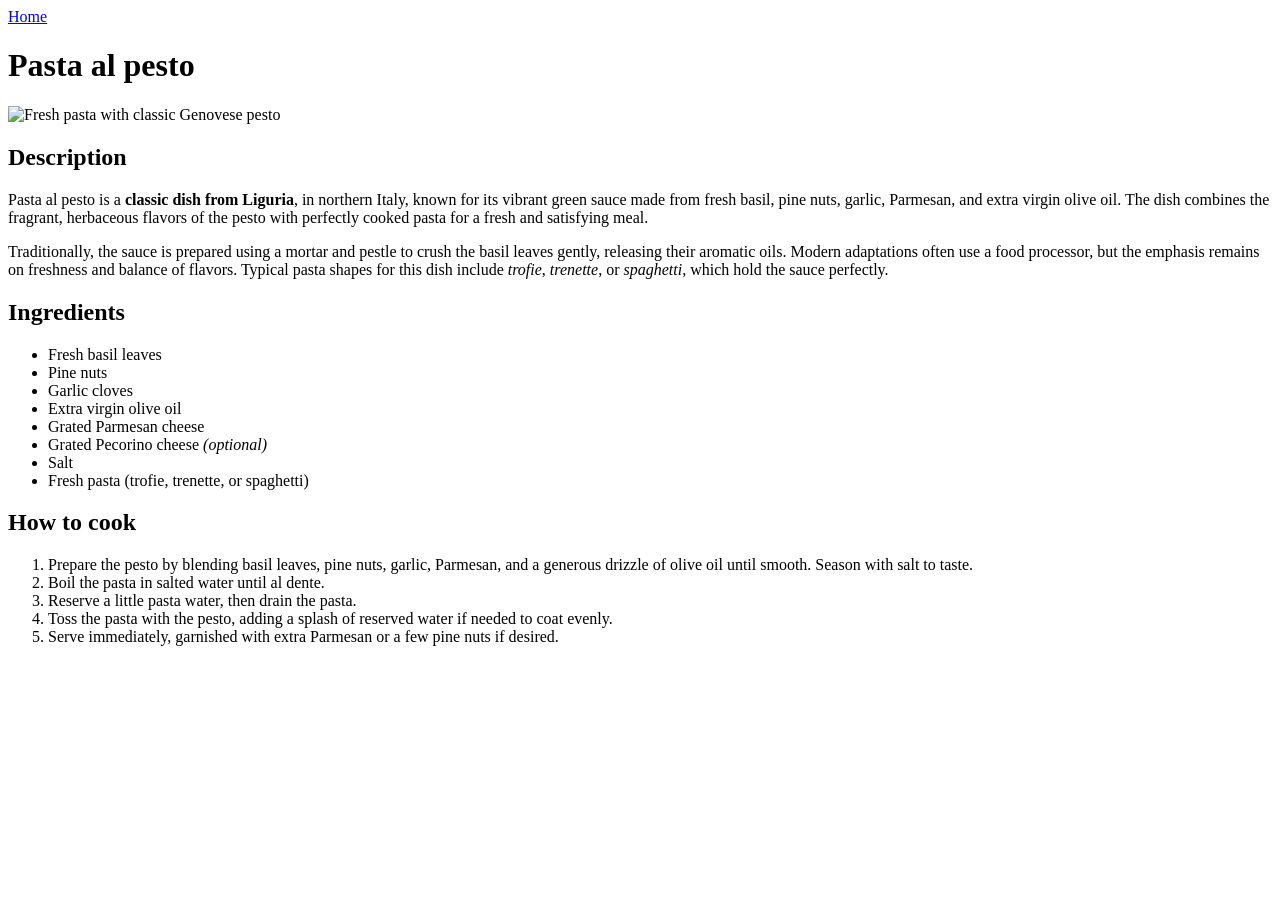
==== recipes/pasta-al-pesto.html @ 7e31097b "New recipe" ====
<!DOCTYPE html>
<html lang="en">
<head>
    <meta charset="UTF-8">
    <meta name="viewport" content="width=device-width, initial-scale=1.0">
    <title>Pasta al pesto</title>
</head>
<body>
    <a href="../index.html">Home</a>
    <h1>Pasta al pesto</h1>
    <img src="../images/pasta-al-pesto.webp" alt="Fresh pasta with classic Genovese pesto" width="300">
    
    <h2>Description</h2>
    <p>
        Pasta al pesto is a <strong>classic dish from Liguria</strong>, in northern Italy, known for its vibrant green sauce made from fresh basil, pine nuts, garlic, Parmesan, and extra virgin olive oil. 
        The dish combines the fragrant, herbaceous flavors of the pesto with perfectly cooked pasta for a fresh and satisfying meal.
    </p>
    <p>
        Traditionally, the sauce is prepared using a mortar and pestle to crush the basil leaves gently, releasing their aromatic oils. 
        Modern adaptations often use a food processor, but the emphasis remains on freshness and balance of flavors. 
        Typical pasta shapes for this dish include <em>trofie</em>, <em>trenette</em>, or <em>spaghetti</em>, which hold the sauce perfectly.
    </p>
    
    <h2>Ingredients</h2>
    <ul>
        <li>Fresh basil leaves</li>
        <li>Pine nuts</li>
        <li>Garlic cloves</li>
        <li>Extra virgin olive oil</li>
        <li>Grated Parmesan cheese</li>
        <li>Grated Pecorino cheese <em>(optional)</em></li>
        <li>Salt</li>
        <li>Fresh pasta (trofie, trenette, or spaghetti)</li>
    </ul>
    
    <h2>How to cook</h2>
    <ol>
        <li>Prepare the pesto by blending basil leaves, pine nuts, garlic, Parmesan, and a generous drizzle of olive oil until smooth. Season with salt to taste.</li>
        <li>Boil the pasta in salted water until al dente.</li>
        <li>Reserve a little pasta water, then drain the pasta.</li>
        <li>Toss the pasta with the pesto, adding a splash of reserved water if needed to coat evenly.</li>
        <li>Serve immediately, garnished with extra Parmesan or a few pine nuts if desired.</li>
    </ol>
</body>
</html>
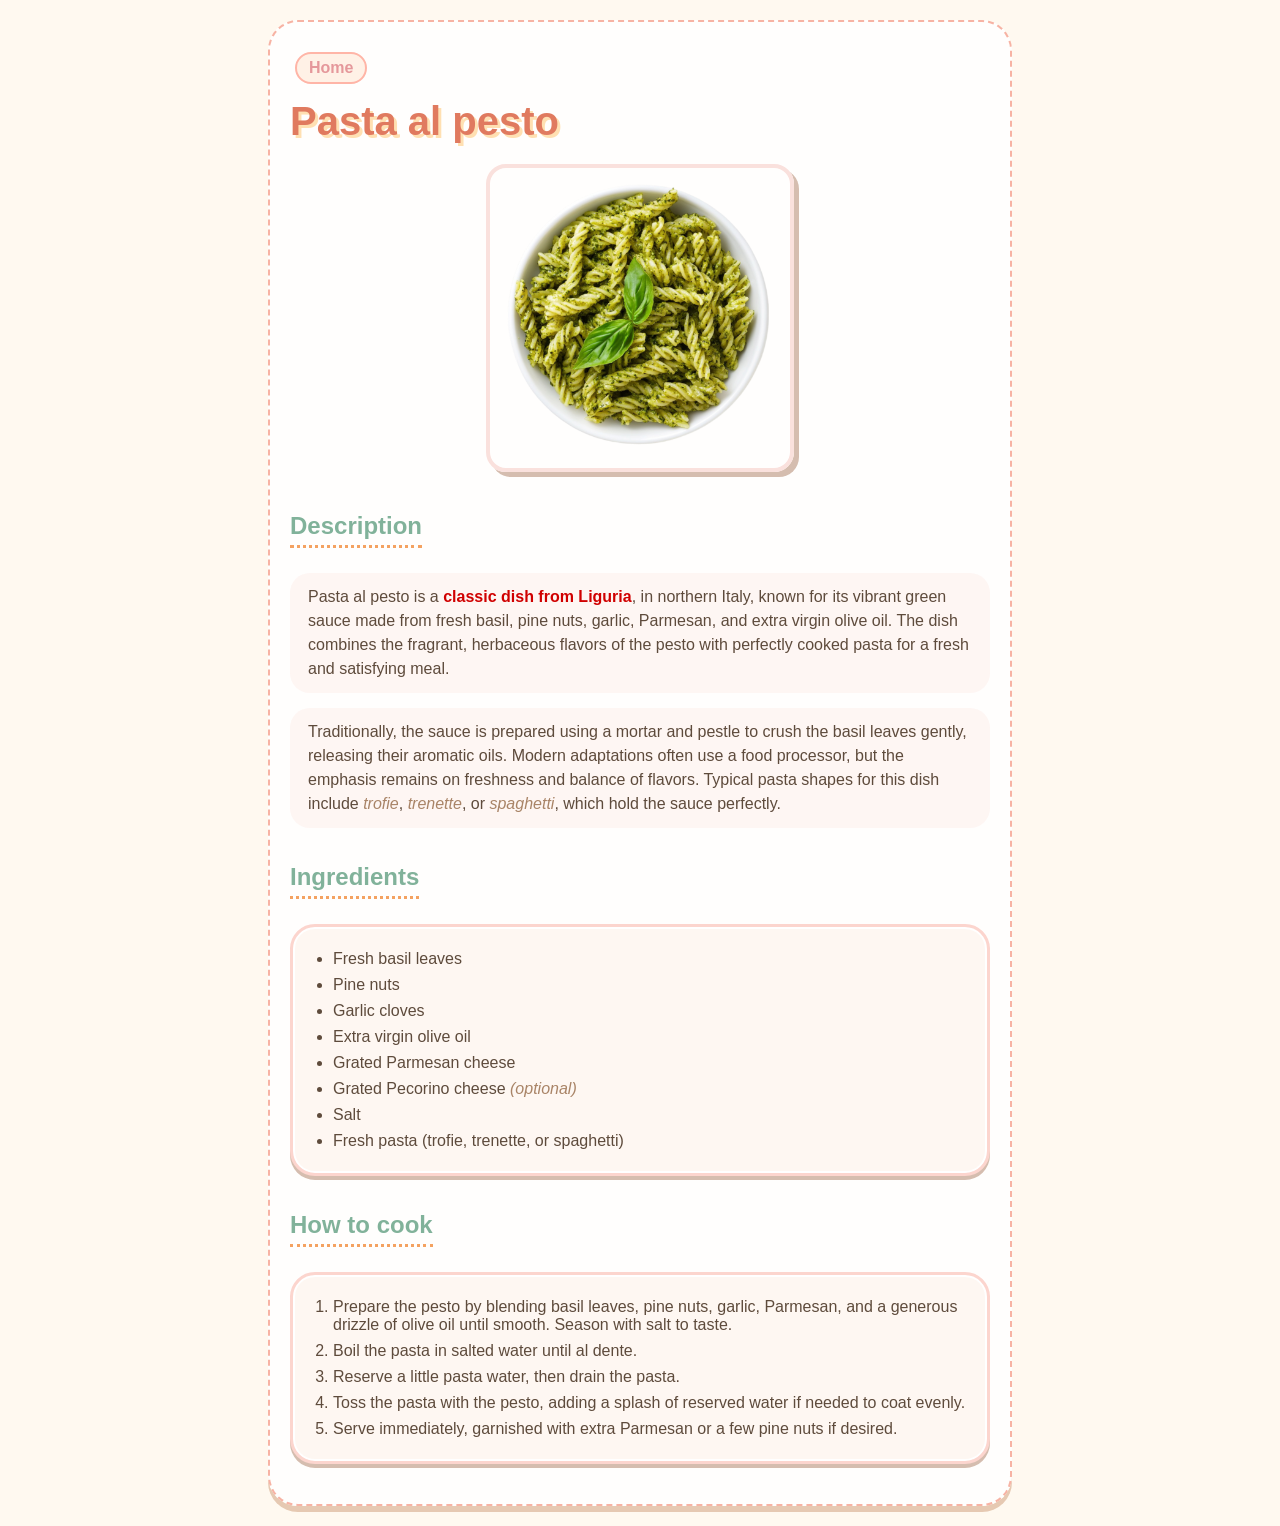
==== commit 8076468d: "added css" ====
--- a/recipes/pasta-al-pesto.html
+++ b/recipes/pasta-al-pesto.html
@@ -4,8 +4,10 @@
     <meta charset="UTF-8">
     <meta name="viewport" content="width=device-width, initial-scale=1.0">
     <title>Pasta al pesto</title>
+    <link rel="stylesheet" href="../style.css">
 </head>
 <body>
+    <div class="container recipe-page">
     <a href="../index.html">Home</a>
     <h1>Pasta al pesto</h1>
     <img src="../images/pasta-al-pesto.webp" alt="Fresh pasta with classic Genovese pesto" width="300">
@@ -41,5 +43,6 @@
         <li>Toss the pasta with the pesto, adding a splash of reserved water if needed to coat evenly.</li>
         <li>Serve immediately, garnished with extra Parmesan or a few pine nuts if desired.</li>
     </ol>
+    </div>
 </body>
 </html>
--- a/style.css
+++ b/style.css
@@ -0,0 +1,109 @@
+body {
+  background-color: #fff9f0;
+  font-family: 'Comic Sans MS', 'Chalkboard SE', 'Arial Rounded', sans-serif;
+  color: #5e4b3c;
+  margin: 20px;
+  text-align: center;
+}
+
+.container {
+  max-width: 700px;
+  margin: 0 auto;
+  background-color: #ffffffd9;
+  padding: 25px 20px;
+  border-radius: 30px;
+  box-shadow: 0 6px 0 #e6c9b2;
+  border: 2px dashed #f7b3a4;
+  text-align: center;
+}
+
+.recipe-page {
+  text-align: left;
+}
+
+h1 {
+  color: #e07a5f;
+  font-size: 2.5rem;
+  text-shadow: 3px 3px 0 #ffe0b2;
+  margin: 10px 0 20px 0;
+}
+
+h2 {
+  color: #81b29a;
+  border-bottom: 3px dotted #f4a261;
+  display: inline-block;
+  padding-bottom: 5px;
+  margin: 20px 0 10px 0;
+}
+
+img {
+  display: block;
+  margin: 20px auto;
+  max-width: 300px;
+  border-radius: 20px;
+  border: 4px solid #fae1dd;
+  box-shadow: 5px 5px 0 #d5bdaf;
+}
+
+a {
+  color: #e5989b;
+  text-decoration: none;
+  font-weight: bold;
+  background-color: #fff1e6;
+  padding: 5px 12px;
+  border-radius: 40px;
+  border: 2px solid #ffb5a7;
+  display: inline-block;
+  margin: 5px;
+}
+
+a:hover {
+  background-color: #ffb5a7;
+  color: white;
+}
+
+p {
+  background-color: #fae1dd50;
+  padding: 12px 18px;
+  border-radius: 20px;
+  margin: 15px 0;
+  line-height: 1.5;
+}
+
+ul, ol {
+  background-color: #fef7f2;
+  border: 3px solid #fcd5ce;
+  border-radius: 25px;
+  padding: 15px 15px 15px 40px;
+  margin: 15px 0;
+  box-shadow: inset 0 0 0 2px #fff, 0 4px 0 #d5bdaf;
+}
+
+li {
+  margin: 8px 0;
+  text-align: left;
+}
+
+.container:not(.recipe-page) > ul {
+  display: inline-block;
+  text-align: left;
+  padding-left: 20px;
+  padding-right: 40px;
+  list-style: none;
+}
+
+.recipe-page ul,
+.recipe-page ol {
+  display: block;
+  margin-left: 0;
+  margin-right: 0;
+  width: auto;
+}
+
+strong {
+  color: #d00000;
+}
+
+em {
+  color: #a98467;
+}
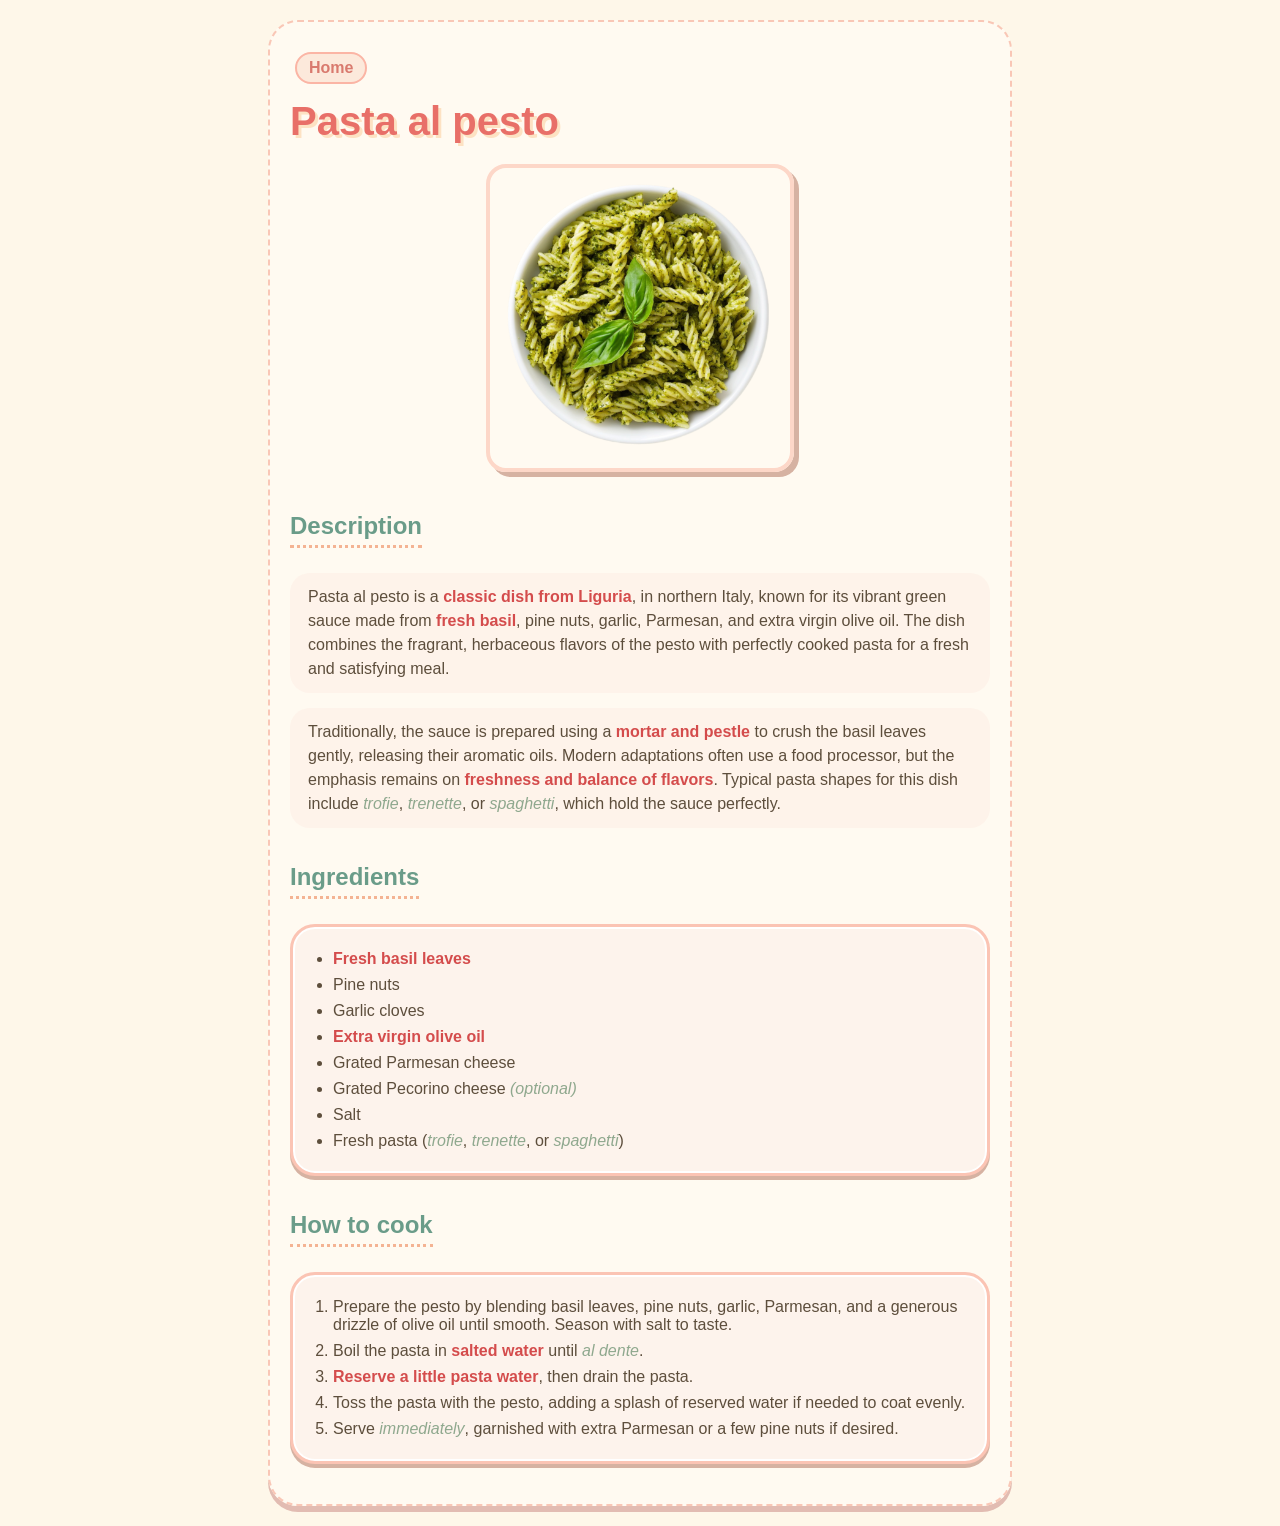
==== commit b0e9319c: "cuter css" ====
--- a/recipes/pasta-al-pesto.html
+++ b/recipes/pasta-al-pesto.html
@@ -8,41 +8,41 @@
 </head>
 <body>
     <div class="container recipe-page">
-    <a href="../index.html">Home</a>
-    <h1>Pasta al pesto</h1>
-    <img src="../images/pasta-al-pesto.webp" alt="Fresh pasta with classic Genovese pesto" width="300">
-    
-    <h2>Description</h2>
-    <p>
-        Pasta al pesto is a <strong>classic dish from Liguria</strong>, in northern Italy, known for its vibrant green sauce made from fresh basil, pine nuts, garlic, Parmesan, and extra virgin olive oil. 
-        The dish combines the fragrant, herbaceous flavors of the pesto with perfectly cooked pasta for a fresh and satisfying meal.
-    </p>
-    <p>
-        Traditionally, the sauce is prepared using a mortar and pestle to crush the basil leaves gently, releasing their aromatic oils. 
-        Modern adaptations often use a food processor, but the emphasis remains on freshness and balance of flavors. 
-        Typical pasta shapes for this dish include <em>trofie</em>, <em>trenette</em>, or <em>spaghetti</em>, which hold the sauce perfectly.
-    </p>
-    
-    <h2>Ingredients</h2>
-    <ul>
-        <li>Fresh basil leaves</li>
-        <li>Pine nuts</li>
-        <li>Garlic cloves</li>
-        <li>Extra virgin olive oil</li>
-        <li>Grated Parmesan cheese</li>
-        <li>Grated Pecorino cheese <em>(optional)</em></li>
-        <li>Salt</li>
-        <li>Fresh pasta (trofie, trenette, or spaghetti)</li>
-    </ul>
-    
-    <h2>How to cook</h2>
-    <ol>
-        <li>Prepare the pesto by blending basil leaves, pine nuts, garlic, Parmesan, and a generous drizzle of olive oil until smooth. Season with salt to taste.</li>
-        <li>Boil the pasta in salted water until al dente.</li>
-        <li>Reserve a little pasta water, then drain the pasta.</li>
-        <li>Toss the pasta with the pesto, adding a splash of reserved water if needed to coat evenly.</li>
-        <li>Serve immediately, garnished with extra Parmesan or a few pine nuts if desired.</li>
-    </ol>
+        <a href="../index.html">Home</a>
+        <h1>Pasta al pesto</h1>
+        <img src="../images/pasta-al-pesto.webp" alt="Fresh pasta with classic Genovese pesto" width="300">
+        
+        <h2>Description</h2>
+        <p>
+            Pasta al pesto is a <strong>classic dish from Liguria</strong>, in northern Italy, known for its vibrant green sauce made from <strong>fresh basil</strong>, pine nuts, garlic, Parmesan, and extra virgin olive oil. 
+            The dish combines the fragrant, herbaceous flavors of the pesto with perfectly cooked pasta for a fresh and satisfying meal.
+        </p>
+        <p>
+            Traditionally, the sauce is prepared using a <strong>mortar and pestle</strong> to crush the basil leaves gently, releasing their aromatic oils. 
+            Modern adaptations often use a food processor, but the emphasis remains on <strong>freshness and balance of flavors</strong>. 
+            Typical pasta shapes for this dish include <em>trofie</em>, <em>trenette</em>, or <em>spaghetti</em>, which hold the sauce perfectly.
+        </p>
+        
+        <h2>Ingredients</h2>
+        <ul>
+            <li><strong>Fresh basil leaves</strong></li>
+            <li>Pine nuts</li>
+            <li>Garlic cloves</li>
+            <li><strong>Extra virgin olive oil</strong></li>
+            <li>Grated Parmesan cheese</li>
+            <li>Grated Pecorino cheese <em>(optional)</em></li>
+            <li>Salt</li>
+            <li>Fresh pasta (<em>trofie</em>, <em>trenette</em>, or <em>spaghetti</em>)</li>
+        </ul>
+        
+        <h2>How to cook</h2>
+        <ol>
+            <li>Prepare the pesto by blending basil leaves, pine nuts, garlic, Parmesan, and a generous drizzle of olive oil until smooth. Season with salt to taste.</li>
+            <li>Boil the pasta in <strong>salted water</strong> until <em>al dente</em>.</li>
+            <li><strong>Reserve a little pasta water</strong>, then drain the pasta.</li>
+            <li>Toss the pasta with the pesto, adding a splash of reserved water if needed to coat evenly.</li>
+            <li>Serve <em>immediately</em>, garnished with extra Parmesan or a few pine nuts if desired.</li>
+        </ol>
     </div>
 </body>
 </html>
--- a/style.css
+++ b/style.css
@@ -1,19 +1,58 @@
+/* =========================================
+   VARIABILI COLORI
+   ========================================= */
+:root {
+  --colore-sfondo: #fef7e9;
+  --colore-testo: #5d4e3c;
+  --colore-contenitore: #fffaf2e6;
+  --colore-ombra: #e2bcb2;
+  --colore-bordo: #f9c7b6;
+  
+  --colore-titolo: #e86f68;
+  --colore-titolo-ombra: #fde2c3;
+  --colore-sottotitolo: #6a9c89;
+  --colore-sottotitolo-bordo: #f4b393;
+  
+  --colore-link: #d97a6e;
+  --colore-link-sfondo: #fce9db;
+  --colore-link-bordo: #fbb5a5;
+  --colore-link-hover-sfondo: #fbb5a5;
+  --colore-link-hover-testo: #ffffff;
+  
+  --colore-paragrafo-sfondo: #fae3d950;
+  --colore-lista-sfondo: #fdf3ec;
+  --colore-lista-bordo: #fbc4b4;
+  --colore-lista-ombra: #d6b2a2;
+  
+  --colore-immagine-bordo: #fdd7c8;
+  --colore-immagine-ombra: #d6b2a2;
+  
+  --colore-strong: #d44c4c;
+  --colore-em: #8fa88e;
+}
+
+/* =========================================
+   STILI DI BASE
+   ========================================= */
 body {
-  background-color: #fff9f0;
+  background-color: var(--colore-sfondo);
   font-family: 'Comic Sans MS', 'Chalkboard SE', 'Arial Rounded', sans-serif;
-  color: #5e4b3c;
+  color: var(--colore-testo);
   margin: 20px;
   text-align: center;
 }
 
+/* =========================================
+   CONTENITORE PRINCIPALE
+   ========================================= */
 .container {
   max-width: 700px;
   margin: 0 auto;
-  background-color: #ffffffd9;
+  background-color: var(--colore-contenitore);
   padding: 25px 20px;
   border-radius: 30px;
-  box-shadow: 0 6px 0 #e6c9b2;
-  border: 2px dashed #f7b3a4;
+  box-shadow: 0 6px 0 var(--colore-ombra);
+  border: 2px dashed var(--colore-bordo);
   text-align: center;
 }
 
@@ -21,62 +60,77 @@
   text-align: left;
 }
 
+/* =========================================
+   TITOLI
+   ========================================= */
 h1 {
-  color: #e07a5f;
+  color: var(--colore-titolo);
   font-size: 2.5rem;
-  text-shadow: 3px 3px 0 #ffe0b2;
+  text-shadow: 3px 3px 0 var(--colore-titolo-ombra);
   margin: 10px 0 20px 0;
 }
 
 h2 {
-  color: #81b29a;
-  border-bottom: 3px dotted #f4a261;
+  color: var(--colore-sottotitolo);
+  border-bottom: 3px dotted var(--colore-sottotitolo-bordo);
   display: inline-block;
   padding-bottom: 5px;
   margin: 20px 0 10px 0;
 }
 
+/* =========================================
+   IMMAGINI
+   ========================================= */
 img {
   display: block;
   margin: 20px auto;
   max-width: 300px;
   border-radius: 20px;
-  border: 4px solid #fae1dd;
-  box-shadow: 5px 5px 0 #d5bdaf;
+  border: 4px solid var(--colore-immagine-bordo);
+  box-shadow: 5px 5px 0 var(--colore-immagine-ombra);
 }
 
+/* =========================================
+   LINK E BOTTONI
+   ========================================= */
 a {
-  color: #e5989b;
+  color: var(--colore-link);
   text-decoration: none;
   font-weight: bold;
-  background-color: #fff1e6;
+  background-color: var(--colore-link-sfondo);
   padding: 5px 12px;
   border-radius: 40px;
-  border: 2px solid #ffb5a7;
+  border: 2px solid var(--colore-link-bordo);
   display: inline-block;
   margin: 5px;
 }
 
 a:hover {
-  background-color: #ffb5a7;
-  color: white;
+  background-color: var(--colore-link-hover-sfondo);
+  color: var(--colore-link-hover-testo);
 }
 
+/* =========================================
+   PARAGRAFI
+   ========================================= */
 p {
-  background-color: #fae1dd50;
+  background-color: var(--colore-paragrafo-sfondo);
   padding: 12px 18px;
   border-radius: 20px;
   margin: 15px 0;
   line-height: 1.5;
 }
 
+/* =========================================
+   LISTE (INGREDIENTI E PASSAGGI)
+   ========================================= */
 ul, ol {
-  background-color: #fef7f2;
-  border: 3px solid #fcd5ce;
+  background-color: var(--colore-lista-sfondo);
+  border: 3px solid var(--colore-lista-bordo);
   border-radius: 25px;
   padding: 15px 15px 15px 40px;
   margin: 15px 0;
-  box-shadow: inset 0 0 0 2px #fff, 0 4px 0 #d5bdaf;
+  box-shadow: inset 0 0 0 2px #fff, 0 4px 0 var(--colore-lista-ombra);
 }
 
 li {
@@ -84,6 +138,7 @@
   text-align: left;
 }
 
+/* Lista homepage centrata */
 .container:not(.recipe-page) > ul {
   display: inline-block;
   text-align: left;
@@ -92,6 +147,7 @@
   list-style: none;
 }
 
+/* Liste nelle pagine ricetta */
 .recipe-page ul,
 .recipe-page ol {
   display: block;
@@ -100,10 +156,13 @@
   width: auto;
 }
 
+/* =========================================
+   ELEMENTI INLINE (GRASSETTO E CORSIVO)
+   ========================================= */
 strong {
-  color: #d00000;
+  color: var(--colore-strong);
 }
 
 em {
-  color: #a98467;
+  color: var(--colore-em);
 }
